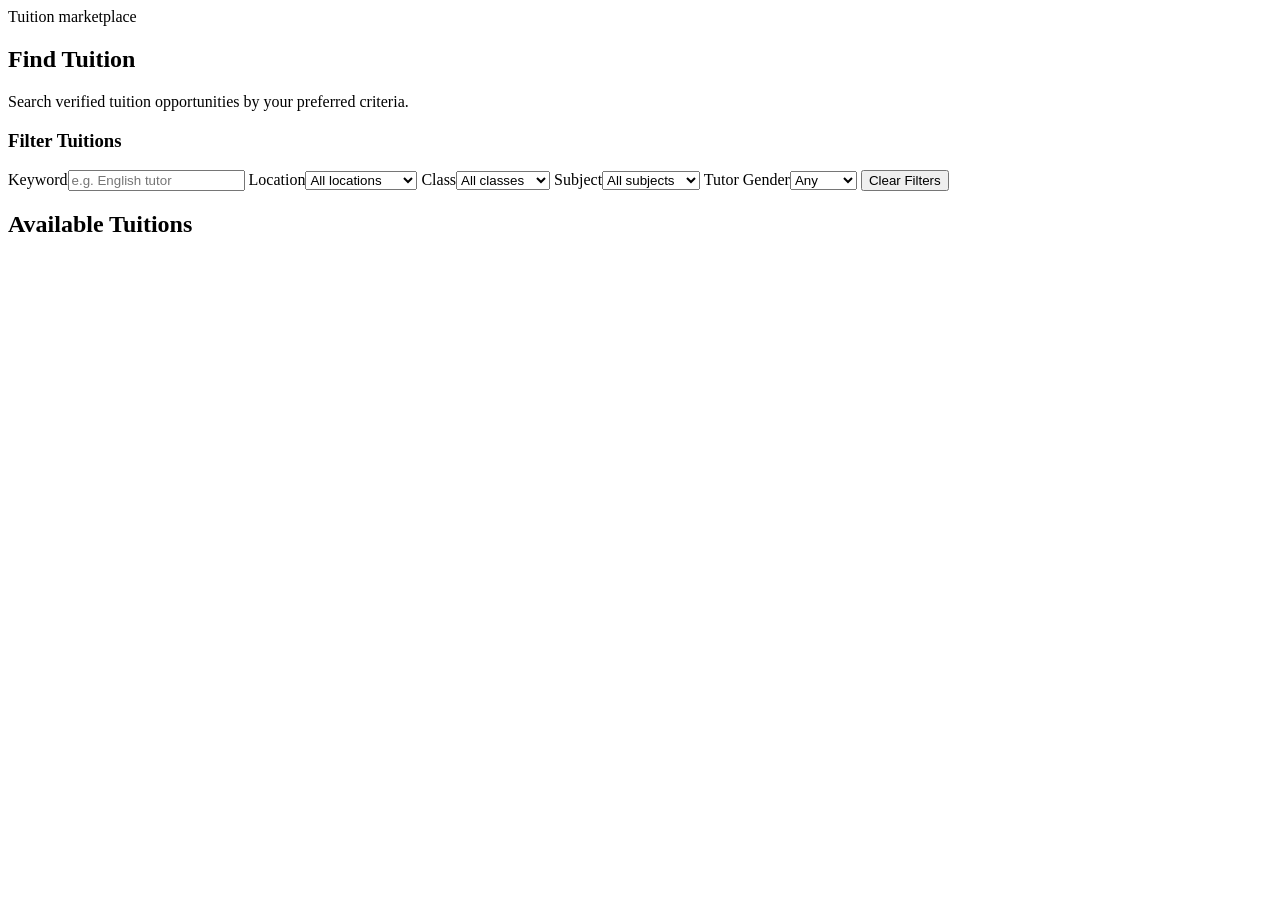
==== tuitions.html @ 471d4979 "Add files via upload" ====
<!DOCTYPE html>
<html lang="en"><head><meta charset="UTF-8"><meta name="viewport" content="width=device-width,initial-scale=1.0">
<title>Find Tuition | Free Tuition Media</title><link rel="stylesheet" href="css/style.css"></head>
<body>
<div id="siteHeader"></div>
<main>
<section class="page-hero"><div class="container"><span class="eyebrow">Tuition marketplace</span><h1>Find Tuition</h1><p>Search verified tuition opportunities by your preferred criteria.</p></div></section>
<section class="section"><div class="container listing-layout">
<aside class="filter-panel">
<h3>Filter Tuitions</h3>
<label>Keyword<input id="keyword" type="search" placeholder="e.g. English tutor"></label>
<label>Location<select id="filterLocation"><option value="">All locations</option><option>Uttara</option><option>Mirpur</option><option>Dhanmondi</option><option>Mohammadpur</option><option>Badda</option><option>Banani</option></select></label>
<label>Class<select id="filterClass"><option value="">All classes</option><option>Class 1-5</option><option>Class 6-8</option><option>Class 9-10</option><option>Class 11-12</option><option>University</option></select></label>
<label>Subject<select id="filterSubject"><option value="">All subjects</option><option>English</option><option>Mathematics</option><option>Physics</option><option>Chemistry</option><option>Biology</option><option>ICT</option></select></label>
<label>Tutor Gender<select id="filterGender"><option value="">Any</option><option>Female</option><option>Male</option><option>Any</option></select></label>
<button id="clearFilters" class="btn full">Clear Filters</button>
</aside>
<div><div class="results-head"><h2>Available Tuitions</h2><span id="resultCount"></span></div><div id="tuitionList" class="listing"></div></div>
</div></section>
</main><div id="siteFooter"></div><script src="js/data.js"></script><script src="js/app.js"></script></body></html>
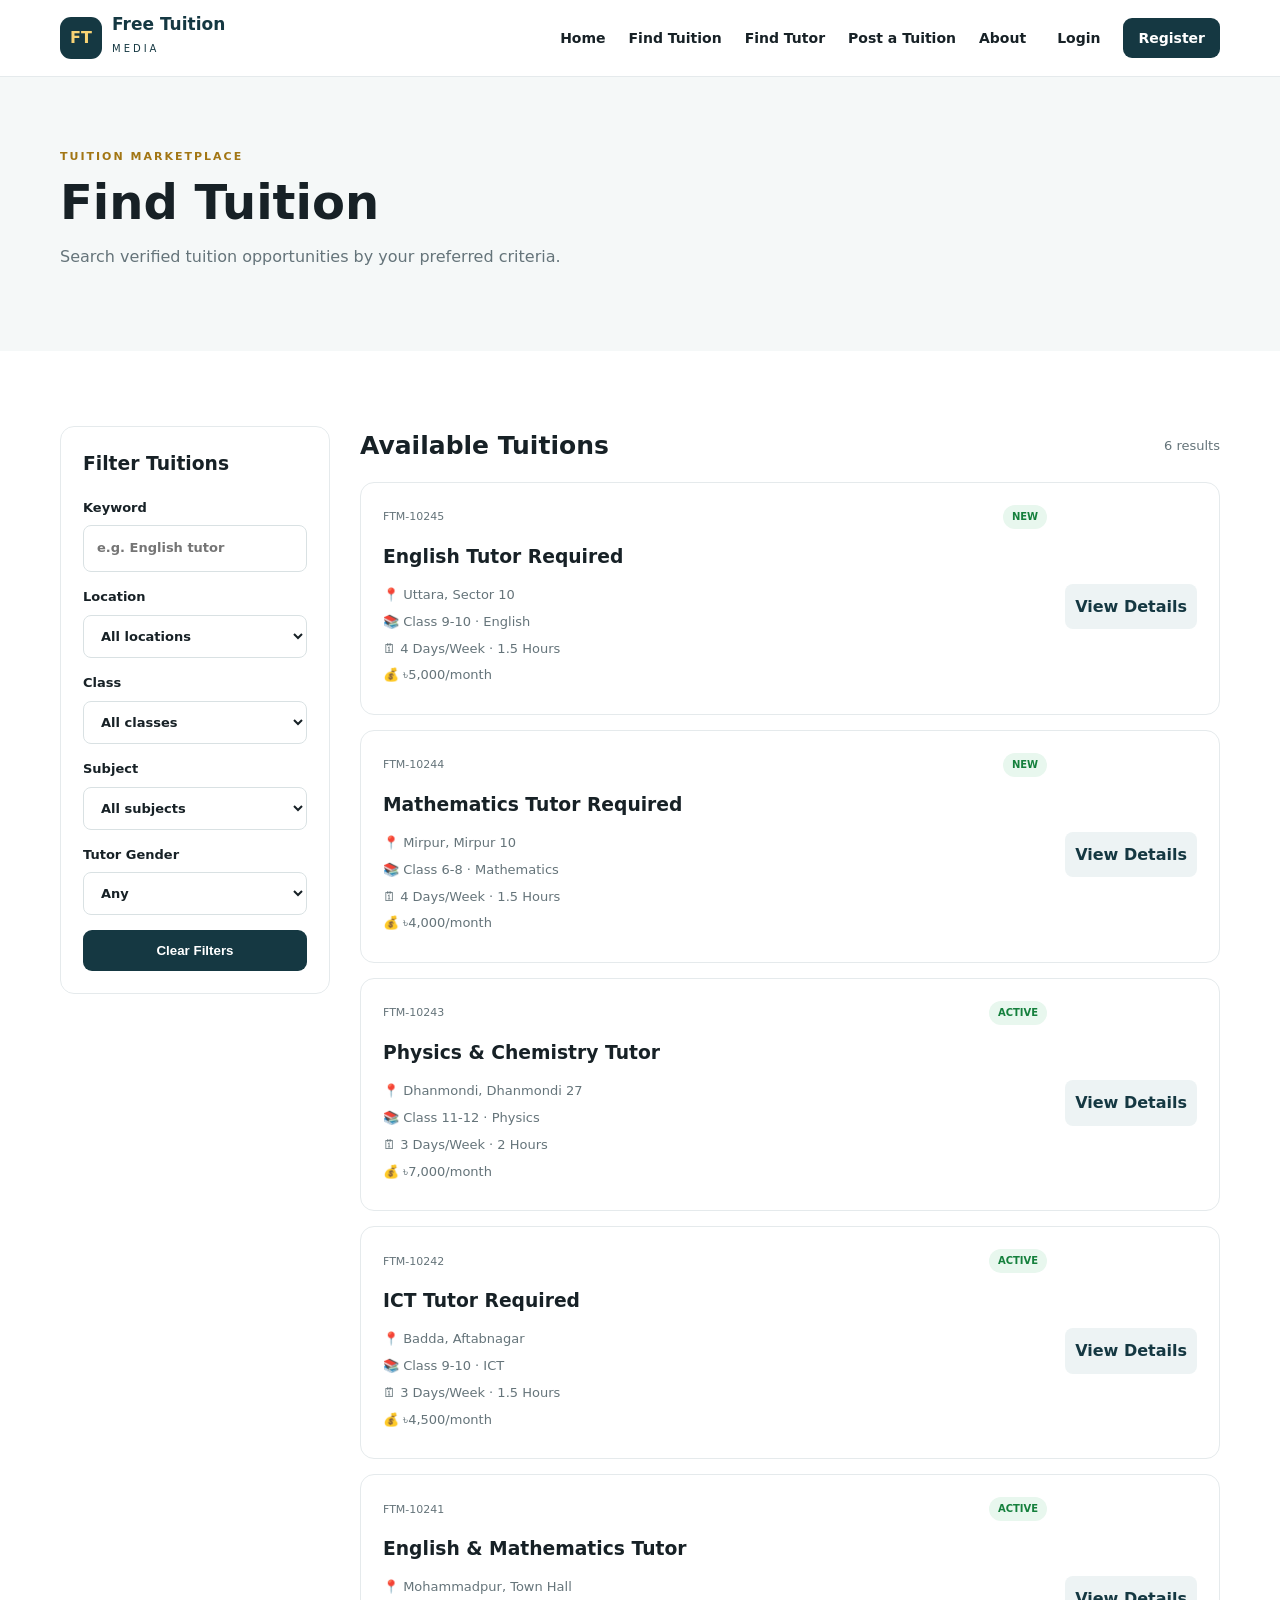
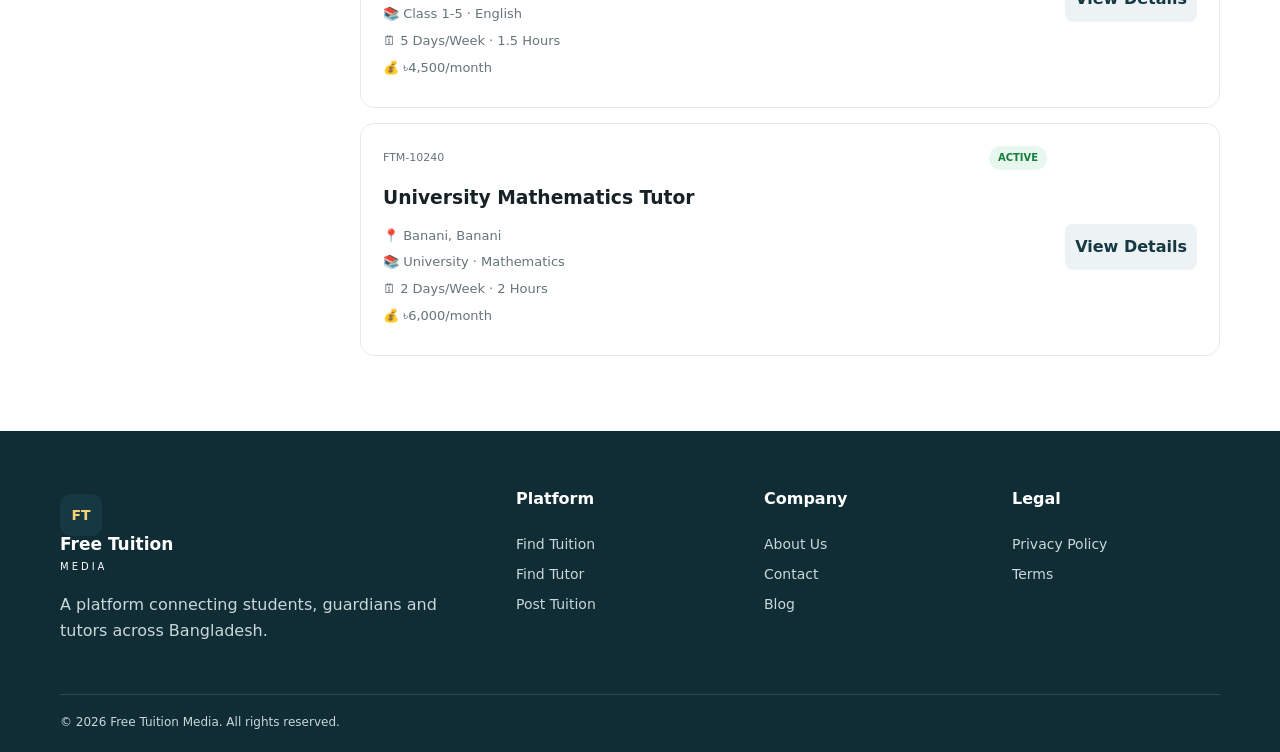
==== commit 9172d32a: "Update tuitions.html" ====
--- a/tuitions.html
+++ b/tuitions.html
@@ -1,20 +1,74 @@
 <!DOCTYPE html>
-<html lang="en"><head><meta charset="UTF-8"><meta name="viewport" content="width=device-width,initial-scale=1.0">
-<title>Find Tuition | Free Tuition Media</title><link rel="stylesheet" href="css/style.css"></head>
+<html lang="en">
+<head>
+  <meta charset="UTF-8">
+  <meta name="viewport" content="width=device-width,initial-scale=1.0">
+  <title>Find Tuition | Free Tuition Media</title>
+  <!-- CSS Link Corrected (Removed "css/") -->
+  <link rel="stylesheet" href="style.css">
+</head>
 <body>
 <div id="siteHeader"></div>
+
 <main>
-<section class="page-hero"><div class="container"><span class="eyebrow">Tuition marketplace</span><h1>Find Tuition</h1><p>Search verified tuition opportunities by your preferred criteria.</p></div></section>
-<section class="section"><div class="container listing-layout">
-<aside class="filter-panel">
-<h3>Filter Tuitions</h3>
-<label>Keyword<input id="keyword" type="search" placeholder="e.g. English tutor"></label>
-<label>Location<select id="filterLocation"><option value="">All locations</option><option>Uttara</option><option>Mirpur</option><option>Dhanmondi</option><option>Mohammadpur</option><option>Badda</option><option>Banani</option></select></label>
-<label>Class<select id="filterClass"><option value="">All classes</option><option>Class 1-5</option><option>Class 6-8</option><option>Class 9-10</option><option>Class 11-12</option><option>University</option></select></label>
-<label>Subject<select id="filterSubject"><option value="">All subjects</option><option>English</option><option>Mathematics</option><option>Physics</option><option>Chemistry</option><option>Biology</option><option>ICT</option></select></label>
-<label>Tutor Gender<select id="filterGender"><option value="">Any</option><option>Female</option><option>Male</option><option>Any</option></select></label>
-<button id="clearFilters" class="btn full">Clear Filters</button>
-</aside>
-<div><div class="results-head"><h2>Available Tuitions</h2><span id="resultCount"></span></div><div id="tuitionList" class="listing"></div></div>
-</div></section>
-</main><div id="siteFooter"></div><script src="js/data.js"></script><script src="js/app.js"></script></body></html>+<section class="page-hero">
+  <div class="container">
+    <span class="eyebrow">Tuition marketplace</span>
+    <h1>Find Tuition</h1>
+    <p>Search verified tuition opportunities by your preferred criteria.</p>
+  </div>
+</section>
+
+<section class="section">
+  <div class="container listing-layout">
+    <aside class="filter-panel">
+      <h3>Filter Tuitions</h3>
+      <label>Keyword<input id="keyword" type="search" placeholder="e.g. English tutor"></label>
+      <label>Location
+        <select id="filterLocation">
+          <option value="">All locations</option>
+          <option>Uttara</option><option>Mirpur</option><option>Dhanmondi</option>
+          <option>Mohammadpur</option><option>Badda</option><option>Banani</option>
+        </select>
+      </label>
+      <label>Class
+        <select id="filterClass">
+          <option value="">All classes</option>
+          <option>Class 1-5</option><option>Class 6-8</option><option>Class 9-10</option>
+          <option>Class 11-12</option><option>University</option>
+        </select>
+      </label>
+      <label>Subject
+        <select id="filterSubject">
+          <option value="">All subjects</option>
+          <option>English</option><option>Mathematics</option><option>Physics</option>
+          <option>Chemistry</option><option>Biology</option><option>ICT</option>
+        </select>
+      </label>
+      <label>Tutor Gender
+        <select id="filterGender">
+          <option value="">Any</option>
+          <option>Female</option><option>Male</option><option>Any</option>
+        </select>
+      </label>
+      <button id="clearFilters" class="btn full">Clear Filters</button>
+    </aside>
+
+    <div>
+      <div class="results-head">
+        <h2>Available Tuitions</h2>
+        <span id="resultCount"></span>
+      </div>
+      <div id="tuitionList" class="listing"></div>
+    </div>
+  </div>
+</section>
+</main>
+
+<div id="siteFooter"></div>
+
+<!-- JS Links Corrected (Removed "js/") -->
+<script src="data.js"></script>
+<script src="app.js"></script>
+</body>
+</html>
--- a/style.css
+++ b/style.css
@@ -0,0 +1,3 @@
+:root{--navy:#153842;--gold:#f7d375;--ink:#172126;--muted:#65747a;--line:#e5eaec;--soft:#f5f8f8;--white:#fff;--shadow:0 16px 45px rgba(21,56,66,.10)}*{box-sizing:border-box}html{scroll-behavior:smooth}body{margin:0;font-family:Inter,ui-sans-serif,system-ui,-apple-system,BlinkMacSystemFont,"Segoe UI",sans-serif;color:var(--ink);background:#fff;line-height:1.6}a{color:inherit;text-decoration:none}.container{width:min(1160px,92%);margin:auto}.site-header{position:sticky;top:0;z-index:20;background:rgba(255,255,255,.95);backdrop-filter:blur(12px);border-bottom:1px solid var(--line)}.nav{min-height:76px;display:flex;align-items:center;justify-content:space-between}.brand{display:flex;align-items:center;gap:10px;color:var(--navy)}.brand-mark{display:grid;place-items:center;width:42px;height:42px;border-radius:11px;background:var(--navy);color:var(--gold);font-weight:900}.brand b{display:block;font-size:17px;line-height:1.05}.brand small{font-size:10px;letter-spacing:3px}.main-nav{display:flex;align-items:center;gap:23px;font-size:14px;font-weight:600}.main-nav a:hover,.main-nav .active{color:#b28518}.login-link{margin-left:8px}.btn{display:inline-flex;align-items:center;justify-content:center;border:0;border-radius:9px;padding:13px 20px;background:var(--navy);color:#fff;font-weight:750;cursor:pointer;transition:.2s}.btn:hover{transform:translateY(-2px);box-shadow:0 8px 18px rgba(21,56,66,.18)}.btn-small{padding:9px 15px}.btn-outline{background:transparent;color:var(--navy);border:1px solid var(--navy)}.btn.light{background:#fff;color:var(--navy)}.full{width:100%}.menu-toggle{display:none;border:0;background:none;font-size:26px}.hero{background:linear-gradient(135deg,#f3f8f8,#fff);padding:75px 0 65px}.hero-grid{display:grid;grid-template-columns:1.25fr .75fr;gap:70px;align-items:center}.eyebrow{display:inline-block;text-transform:uppercase;letter-spacing:2px;font-size:11px;font-weight:800;color:#a27614;margin-bottom:10px}.hero h1{font-size:clamp(40px,5vw,68px);line-height:1.04;margin:0 0 20px;max-width:750px}.hero h1 span{color:#b4881b}.hero-copy>p{font-size:18px;color:var(--muted);max-width:650px}.hero-actions{display:flex;gap:12px;margin:28px 0}.hero-stats{display:flex;gap:35px;margin-top:38px}.hero-stats strong{display:block;font-size:24px;color:var(--navy)}.hero-stats span{font-size:12px;color:var(--muted)}.search-card{background:#fff;padding:28px;border:1px solid var(--line);border-radius:18px;box-shadow:var(--shadow)}.search-card-head{display:flex;gap:14px;align-items:center;margin-bottom:20px}.search-icon{display:grid;place-items:center;width:44px;height:44px;border-radius:12px;background:#fff6d9;color:#977117;font-size:27px}.search-card h3{margin:0}.search-card p{margin:0;color:var(--muted);font-size:13px}.search-form,.form-grid{display:grid;gap:16px}.search-form label,.form-grid label,.form-container>form label,.filter-panel label{display:grid;gap:7px;font-size:13px;font-weight:700}input,select,textarea{width:100%;padding:12px 13px;border:1px solid #d9e1e3;border-radius:8px;background:#fff;font:inherit;color:var(--ink);outline:none}input:focus,select:focus,textarea:focus{border-color:var(--navy);box-shadow:0 0 0 3px rgba(21,56,66,.08)}.section{padding:75px 0}.section.soft{background:var(--soft)}.section-heading{display:flex;justify-content:space-between;align-items:end;margin-bottom:28px}.section-heading h2{font-size:34px;line-height:1.1;margin:0}.section-heading p{color:var(--muted)}.section-heading>a{font-weight:700;color:#977117}.cards-grid{display:grid;grid-template-columns:repeat(3,1fr);gap:18px}.tuition-card{background:#fff;border:1px solid var(--line);border-radius:14px;padding:22px;transition:.2s}.tuition-card:hover{transform:translateY(-4px);box-shadow:var(--shadow)}.tuition-header,.results-head{display:flex;justify-content:space-between;align-items:center}.tuition-id{font-size:11px;color:var(--muted)}.status{background:#e8f7ee;color:#15803d;padding:4px 9px;border-radius:20px;font-size:10px;font-weight:800}.tuition-card h3{margin:13px 0}.tuition-info{font-size:13px;color:var(--muted)}.tuition-info p{margin:6px 0}.view-btn{display:block;text-align:center;margin-top:16px;padding:10px;border-radius:8px;background:#edf3f4;color:var(--navy);font-weight:750}.view-btn:hover{background:var(--navy);color:#fff}.steps{display:grid;grid-template-columns:repeat(3,1fr);gap:22px}.step{background:#fff;border:1px solid var(--line);padding:28px;border-radius:14px}.step span{color:#a27614;font-weight:900}.step h3{font-size:22px;margin:10px 0}.step p{color:var(--muted)}.centered{text-align:center;justify-content:center}.cta{padding:40px 0}.cta-box{background:var(--navy);color:#fff;border-radius:18px;padding:42px;display:flex;justify-content:space-between;align-items:center}.cta-box h2{font-size:36px;margin:0}.cta-box p{color:#cbd9dc}.footer{background:#102d35;color:#c9d7d9;padding:55px 0 20px}.footer-grid{display:grid;grid-template-columns:2fr 1fr 1fr 1fr;gap:40px}.footer h4{color:#fff;margin-top:0}.footer a{display:block;margin:8px 0;font-size:14px}.footer-brand{color:#fff}.copyright{border-top:1px solid rgba(255,255,255,.12);margin-top:35px;padding-top:18px;font-size:12px}.page-hero{padding:65px 0;background:var(--soft)}.page-hero h1{font-size:48px;line-height:1.1;margin:0 0 10px}.page-hero p{color:var(--muted);max-width:650px}.listing-layout{display:grid;grid-template-columns:270px 1fr;gap:30px}.filter-panel{border:1px solid var(--line);padding:22px;border-radius:14px;height:max-content;position:sticky;top:100px}.filter-panel h3{margin-top:0}.filter-panel label{margin:15px 0}.listing{display:grid;gap:15px}.listing .tuition-card{display:grid;grid-template-columns:1fr auto;gap:18px}.listing .tuition-card .view-btn{align-self:center;min-width:120px}.results-head{margin-bottom:16px}.results-head h2{margin:0;font-size:25px}.results-head span{color:var(--muted);font-size:13px}.detail-wrap{max-width:900px}.detail-card{border:1px solid var(--line);border-radius:18px;padding:35px;box-shadow:var(--shadow)}.detail-card h1{font-size:40px;line-height:1.1}.detail-meta{display:grid;grid-template-columns:repeat(3,1fr);gap:15px;margin:25px 0}.meta-box{background:var(--soft);padding:15px;border-radius:10px}.meta-box small{display:block;color:var(--muted)}.meta-box strong{display:block;margin-top:3px}.tutor-grid{display:grid;grid-template-columns:repeat(3,1fr);gap:18px}.tutor-card{border:1px solid var(--line);padding:22px;border-radius:14px;text-align:center}.avatar{width:72px;height:72px;border-radius:50%;display:grid;place-items:center;background:#edf3f4;color:var(--navy);font-size:25px;font-weight:900;margin:auto}.tutor-card h3{margin-bottom:3px}.tutor-card p{color:var(--muted);font-size:13px}.tag{display:inline-block;background:#fff5d7;padding:4px 9px;border-radius:15px;font-size:11px;margin:3px}.filter-row{display:grid;grid-template-columns:1fr 220px;gap:12px;margin-bottom:25px}.profile{display:grid;grid-template-columns:220px 1fr;gap:35px;border:1px solid var(--line);padding:35px;border-radius:18px}.profile-avatar{width:170px;height:170px;border-radius:20px;background:#edf3f4;display:grid;place-items:center;font-size:55px;font-weight:900;color:var(--navy)}.profile h1{margin-top:0}.form-container{max-width:850px}.form-container.narrow{max-width:600px}.form-container h1{font-size:42px;margin:0 0 8px}.form-container>p{color:var(--muted)}.form-grid{grid-template-columns:1fr 1fr;margin-top:25px}.full-field{grid-column:1/-1}.form-container form>label{margin:15px 0}.blog-grid{display:grid;grid-template-columns:repeat(3,1fr);gap:18px}.blog-grid article{border:1px solid var(--line);padding:25px;border-radius:14px}.blog-grid article>span{color:#a27614;font-size:12px;font-weight:800}.prose{max-width:800px}.prose h1{font-size:46px}.prose h2{margin-top:35px}.prose p{color:#56666c}.empty{padding:35px;text-align:center;border:1px dashed #ccd6d8;border-radius:12px;color:var(--muted)}.message{margin-top:15px;padding:13px;border-radius:8px;background:#eaf7ef;color:#166534}.error{background:#fff0f0;color:#991b1b}
+@media(max-width:900px){.main-nav{display:none}.menu-toggle{display:block}.main-nav.open{display:flex;position:absolute;left:0;right:0;top:76px;background:#fff;padding:20px;flex-direction:column;align-items:stretch;border-bottom:1px solid var(--line)}.hero-grid,.listing-layout,.profile{grid-template-columns:1fr}.cards-grid,.tutor-grid,.blog-grid{grid-template-columns:1fr 1fr}.steps{grid-template-columns:1fr}.filter-panel{position:static}.footer-grid{grid-template-columns:1fr 1fr}.detail-meta{grid-template-columns:1fr 1fr}}
+@media(max-width:600px){.hero{padding:45px 0}.hero h1,.page-hero h1{font-size:38px}.hero-stats{gap:15px;flex-wrap:wrap}.cards-grid,.tutor-grid,.blog-grid,.form-grid,.footer-grid{grid-template-columns:1fr}.cta-box{display:block}.cta-box .btn{margin-top:20px}.listing .tuition-card{grid-template-columns:1fr}.profile{padding:22px}.profile-avatar{width:120px;height:120px}.filter-row{grid-template-columns:1fr}.section{padding:55px 0}}
